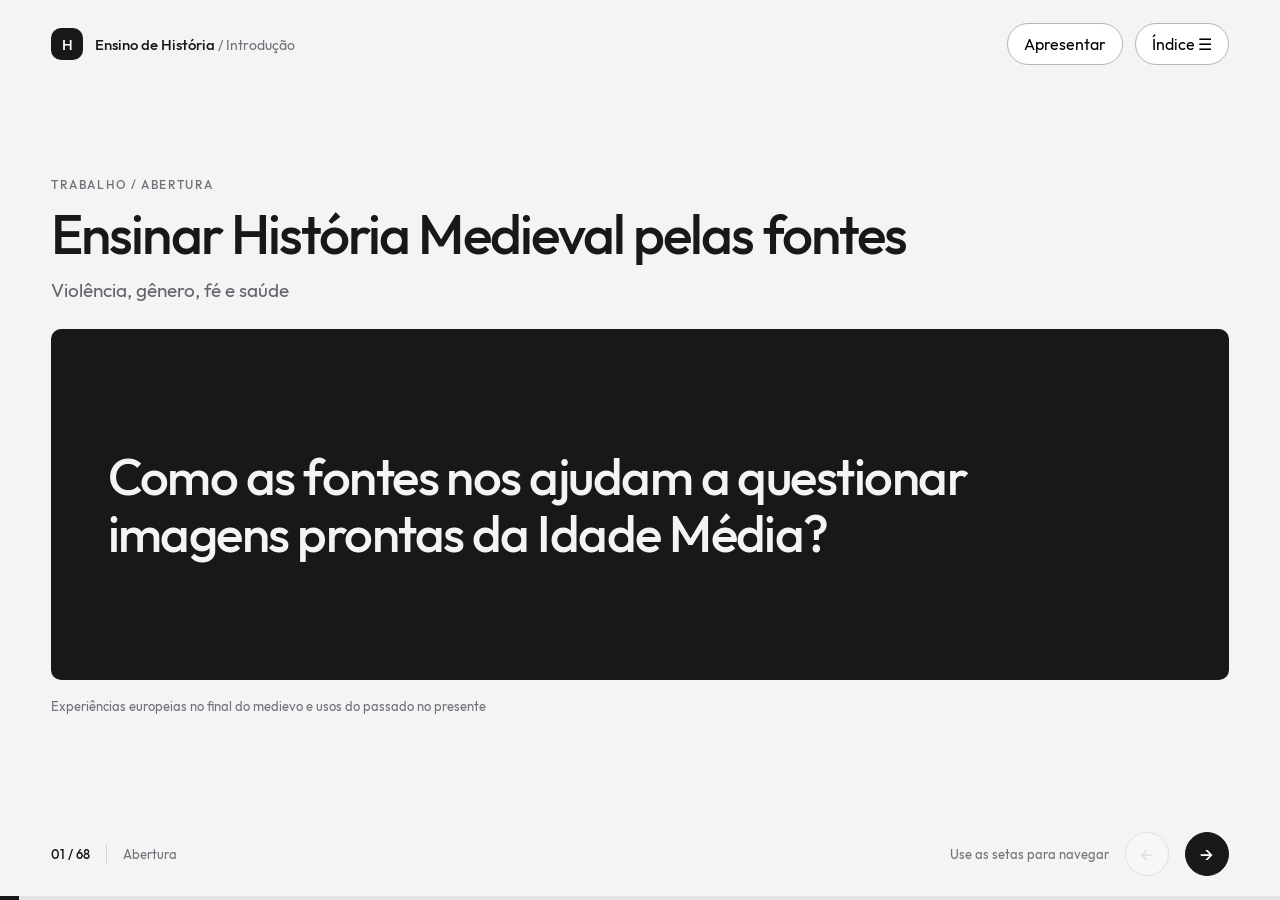
==== index.html @ db1bc924 "Publica apresentação acadêmica sobre ensino de História Medieval" ====
<!doctype html><html lang="pt-BR" data-ms-theme="flat"><head><meta charset="utf-8"><meta name="viewport" content="width=device-width,initial-scale=1"><title>Ensino de História · Violência, gênero, fé e saúde</title><link rel="stylesheet" href="assets/tokens.css"><link rel="stylesheet" href="style.css?v=6df26ebab8fa"></head><body><main class="app"><header class="topbar"><div class="brand"><span class="mark">H</span><span>Ensino de História <small>/ Trilha saúde</small></span></div><div class="topbar-actions"><button id="presentButton" aria-label="Alternar apresentação em tela cheia" aria-pressed="false">Apresentar</button><button id="indexButton">Índice ☰</button></div></header><section id="stage" class="stage" aria-live="polite"></section><footer class="controls"><div><strong id="counter"></strong><span class="sep"></span><span id="label"></span></div><div class="nav"><span id="hint">Use as setas para navegar</span><button id="prev" aria-label="Slide anterior">←</button><button id="next" aria-label="Próximo slide">→</button></div></footer><div class="progress"><span id="progress"></span></div></main><dialog id="zoom"><header><div><small>IMAGEM EM DESTAQUE</small><h2 id="zoomTitle"></h2></div><button id="closeZoom" aria-label="Fechar imagem ampliada">×</button></header><div class="zoom-image"><img id="zoomImg" alt=""></div><footer><span id="zoomCaption"></span><span>ESC ou ↓ para voltar</span></footer></dialog><dialog id="index"><header><div><small>NAVEGAÇÃO</small><h2>Índice da apresentação</h2></div><button id="closeIndex" aria-label="Fechar índice">×</button></header><div id="indexList"></div></dialog><script src="sections.js?v=252630e89059"></script><script src="app.js?v=911389b9f6d7"></script></body></html>
---- assets/tokens.css ----
/* ============================================================
   MOTHERSHIP DS — Design Tokens
   Extraído de "Agrupador de links e contatos" (valnezjr)
   Dois eixos no <html>: data-ms-theme (glass | cream | paperpen |
   flat) e data-ms-mode (base | dark). Sem atributo nenhum vale Glass
   base, o :root.
   ============================================================ */

:root {
  /* ---------- Tipografia ---------- */
  --font-family: "Outfit", sans-serif;
  /* Mono para código e dados alinhados. Maple Mono: "a" de um andar e
     formas arredondadas como a Outfit, com ligaduras. Não vem carregada:
     quem usa importa a fonte (ex.: @fontsource/maple-mono). */
  --font-mono: "Maple Mono", ui-monospace, "SF Mono", Menlo, Consolas, monospace;
  /* Fonte de títulos e display (h1–h3, Hero, StatTile, título de Card,
     Modal…). Aqui é a do corpo; existe para um tema trocar só os títulos. */
  --font-family-display: var(--font-family);
  /* Estilo do mono. O itálico do Maple Mono é cursivo, e um tema pode
     querer esse traço no código. */
  --font-mono-style: normal;
  --font-weight-regular: 400;
  --font-weight-medium: 500;
  /* Só números grandes (StatTile) e título de herói, junto com --text-display. */
  --font-weight-display: 600;

  --text-xs: 12px;
  --text-sm: 14px;   /* rodapé */
  --text-md: 16px;   /* corpo */
  --text-lg: 20px;
  --text-xl: 24px;
  --text-2xl: 32px;
  --text-display: 48px;

  --line-height-tight: 24px; /* handle do perfil */
  --line-height-base: 1.5;
  --line-height-prose: 1.6; /* texto corrido longo (Prose) */

  /* ---------- Espaçamento (escala observada na página) ---------- */
  --space-1: 4px;
  --space-2: 8px;
  --space-3: 12px;
  --space-4: 16px;
  --space-5: 24px;
  --space-6: 32px;
  --space-7: 56px;  /* margem superior do container */

  /* ---------- Raios ---------- */
  --radius-md: 10px;     /* botões, cards, container */
  --radius-pill: 50px;   /* trilho do switch, badges */
  --radius-full: 50%;    /* avatar, botões de ícone */

  /* ---------- Efeitos ---------- */
  --blur-glass: 20px;    /* glassmorphism dos botões/cards */
  --blur-soft: 4px;      /* trilho do switch */

  /* ---------- Sombras (elevação) ----------
     Escala do mais rente ao mais alto. Valores exatos de antes da
     promoção a token (estavam soltos em components.css), sem mudança
     visual. Preto fixo nos dois temas: sombra escurece o que está
     embaixo, não segue a cor do texto. */
  --shadow-xs: 0 1px 3px rgba(0, 0, 0, 0.3);       /* polegar do Toggle */
  --shadow-sm: 0 8px 32px rgba(0, 0, 0, 0.25);     /* flutuantes pequenos: toast, botão da Sidebar */
  --shadow-md: 0 12px 32px rgba(0, 0, 0, 0.25);    /* sobreposições: Listbox, Popover, DropdownMenu */
  --shadow-lg: 0 18px 44px rgba(0, 0, 0, 0.35);    /* card pressionado (Gallery) */
  --shadow-xl: 0 24px 64px rgba(0, 0, 0, 0.45);    /* Modal */
  /* Brilho de destaque (PricingCard/TestimonialCard em evidência):
     sombra na cor de marca em vez de preto. */
  --shadow-glow-accent: 0 12px 40px color-mix(in srgb, var(--color-accent) 22%, transparent);
  /* Mesma ideia como filter (fatia de pizza em hover). */
  --shadow-drop: drop-shadow(0 4px 14px rgba(0, 0, 0, 0.45));

  /* Camada por cima de todo preenchimento sólido (Button solid, página
     ativa, ícone do Alert, Checkbox marcado, badge do PricingCard,
     avatar sem foto): `background: var(--fill-solid), <cor>`. Não
     depende da cor embaixo, então um token serve a todas. none aqui;
     o Paperpen põe a hachura de caneta. */
  --fill-solid: none;

  /* ---------- Larguras de traço ---------- */
  --border-width: 1px;   /* borda padrão de superfícies, campos e divisores */
  --focus-width: 2px;    /* anel de foco (outline accent) */

  /* ---------- Opacidades ---------- */
  --opacity-disabled: 0.4;  /* controle desabilitado (Button, Input, Radio, Toggle, Tabs…) */
  --opacity-dimmed: 0.55;   /* item fora de foco, ainda legível (legenda do Grafo3D filtrando) */

  --transition-fast: 0.1s;   /* outline do switch */
  --transition-base: 0.2s;   /* deslize do switch */
  --transition-slow: 0.3s;   /* backgrounds e cores */
  --transition-spatial: 0.45s; /* câmera, gaveta de foco — algo que ocupa espaço físico entrando em cena */

  /* Easing com leve bounce (overshoot) — accordion e microinterações.
     Não serve pra tudo que "entra": um painel ou uma câmera que
     ultrapassa o alvo e volta lê como solavanco, não como charme —
     overshoot funciona em algo pequeno e rápido (botão, badge), não em
     algo grande e lento (gaveta, ponto de vista). */
  --ease-bounce: cubic-bezier(0.34, 1.56, 0.64, 1);

  /* Mesma família do --ease-bounce (mesmos x1/x2 — mesma cadência de
     partida/chegada), y1 travado em 1 em vez de 1.56: tira o overshoot
     sem trocar de família de curva. Pareia com --transition-spatial. */
  --ease-spatial: cubic-bezier(0.34, 1, 0.64, 1);

  /* O ease padrão do CSS, que as --transition-* já usavam implícito:
     mudança de cor e fundo, sem overshoot e sem família de gesto.
     Nomeado para quem traduz os tokens (o Mothership Shell) ler a curva
     em vez de supor; escrever explícito onde a curva importa. */
  --ease-default: ease;

  /* ---------- Gestos de movimento ----------
     Quatro gestos nomeados para o que entra, sai, confirma clique ou
     roda em loop. Regra: assentar ao entrar, recolher ao sair. O que já
     está em cena e só muda de forma usa o par spatial acima (D1 em
     docs/decisoes.md). */
  /* Assentar: chega, passa um pouco do ponto e assenta. Entrada de
     modal, toast, popover, janela. */
  --motion-assentar-ease: var(--ease-bounce);
  --motion-assentar-duration: 0.3s;
  /* Recolher: sai acelerando, sem overshoot — saída de qualquer coisa.
     A curva é o --ease-spatial espelhado no tempo, mesma família. */
  --motion-recolher-ease: cubic-bezier(0.36, 0, 0.66, 0);
  --motion-recolher-duration: 0.15s;
  /* Pulso: confirmação de clique, curto e com o mesmo overshoot. */
  --motion-pulso-ease: var(--ease-bounce);
  --motion-pulso-duration: 0.2s;
  /* Deriva: contínuo e linear (fundo vivo, giro de borda). Sem token de
     duração: o período depende de cada uso, e sob redução de movimento
     a deriva para em vez de encurtar. */
  --motion-deriva-ease: linear;

  /* ---------- Larguras ---------- */
  --container-max: 588px;
  --avatar-size: 112px;
  --switch-width: 64px;
  --switch-height: 24px;
  --switch-thumb: 32px;
  /* Anel de hover do polegar — compartilhado por ThemeSwitch e Switch. */
  --switch-hover-ring: 8px;

  /* Indicador "bullet"/passo — a mesma linguagem visual em dois
     componentes (bullets do Carousel, pontos do StepModal): tamanho
     normal e tamanho "ativo" (o ponto atual se alonga em pill). */
  --dot-size: 8px;
  --dot-size-active: 24px;
  /* Marcador pequeno de status/categoria — Legend (swatch) e histórico
     de alertas (dot), tamanhos coincidentes por serem a mesma ideia
     (um círculo/quadrado pequeno indicando uma cor/categoria). */
  --indicator-size: 10px;

  /* ---------- Texto/ícone sobre superfície sólida ----------
     Cores fixas (não variam por tema): usadas sempre que texto ou
     ícone precisa ficar sobre um fundo saturado o bastante pra exigir
     contraste fixo, em vez de var(--color-text) normal.

     --color-on-solid (branco) só funciona de verdade contra violet
     (4.82:1) e contra fundos não-relacionados a cor de marca (avatar
     placeholder, Carousel em modo foto — ver token block abaixo).
     Medido (WCAG, texto normal, mínimo 4.5:1): accent 2.51, highlight
     1.47, success 1.91, danger 3.21, pink 4.06, orange 2.96, gray
     3.34 — todos falham com texto branco. --color-on-highlight já
     resolvia isso pra highlight (único caso até agora); --color-on-accent
     resolve accent (Button/Pagination) e serve de fallback padrão do
     ícone do Alert (cobre também success/danger/orange/gray, que caem
     no mesmo #1a1a2e — 8.95/5.31/5.77/5.10, todos ≥4.5:1 — sem
     precisar de um token dedicado por tom, já que nenhuma regra
     referencia esses nomes hoje). --color-on-danger serve o badge do
     sino da Navbar (fundo danger fora do Alert). pink não ganhou
     token novo: o tom -500 falha nos dois sentidos (4.06 branco /
     4.20 escuro) — resolvido trocando o FUNDO do ícone pra pink-600
     (5.39 com texto branco), não a cor do texto. */
  --color-on-solid: #ffffff;      /* violet, avatar/carrossel — fundos onde branco já tem contraste real */
  --color-on-highlight: #1a1a2e;  /* exceção: highlight (amarelo) é claro demais pro branco */
  --color-on-accent: #1a1a2e;     /* exceção: accent (ciano) — 2.51:1 com branco, falha WCAG AA */
  --color-on-danger: #1a1a2e;     /* exceção: danger (vermelho) — 3.21:1 com branco, falha WCAG AA */

  /* ---------- Carousel: controles sobre foto ----------
     Modo "foto" do Carousel precisa de branco fixo, independente do
     tema — sobre uma imagem qualquer, var(--color-*) do tema não
     garante contraste. Modo "conteúdo" ignora estes tokens e usa as
     cores do tema normalmente (ver .ms-carousel--content). */
  --carousel-overlay-border: rgba(255, 255, 255, 0.5);
  --carousel-overlay-surface: rgba(255, 255, 255, 0.15);
  --carousel-overlay-surface-hover: rgba(255, 255, 255, 0.4);
  --carousel-overlay-dot: rgba(255, 255, 255, 0.45);
  --carousel-overlay-scrim: rgba(0, 0, 0, 0.55);

  /* ---------- Cores de marca (fixas nos dois temas) ----------
     accent, pink e orange são as três cores exatas do gradiente de
     assets/logo.svg (v1.5: accent e pink realinhados; orange já
     nasceu daí). accent também é a cor da pupila da logo (#00aeed,
     1 unidade de diferença — a mesma cor, arredondamento do CorelDraw). */
  --color-accent: rgb(0, 175, 239);     /* ciano — gradiente da logo, parada 0% */
  --color-highlight: rgb(255, 208, 0);  /* amarelo — ícone "flash" da página original */
  --color-success: rgb(0, 214, 143);
  --color-danger: rgb(255, 77, 109);

  /* Ampliação da paleta: violeta é decorativa (não vem da logo),
     rosa e laranja vêm do gradiente da logo, cinza é neutro de status. */
  --color-violet: rgb(111, 97, 214);
  --color-pink: rgb(237, 45, 102);
  --color-orange: rgb(242, 111, 53);
  --color-gray: rgb(139, 139, 158);

  /* Gradiente da logo como sinal de "ativo/selecionado", e só isso:
     indicador das Tabs, item atual de Navbar/Sidebar/Dock, ponto ativo
     do StepIndicator, Card selected e Switch ligado. Nenhum outro uso:
     se virar decoração, deixa de dizer "ativo". Estático, e o anel de
     foco continua sólido (--color-accent-text). A cor nunca carrega o
     estado sozinha; quem usa já tem aria-current/aria-selected/checked.
     Mesma direção do assets/logo.svg: ciano à direita, rosa em 60%,
     laranja à esquerda. Também no Checkbox/Radio marcados e, como
     exceção ao anel de foco sólido, na borda dos campos de texto
     focados (Input, Textarea, Select, Combobox). Paradas -500 no escuro e no Darker. Contraste
     sobre o fundo e o vidro (mínimo 3:1): ciano 7.52/5.79, rosa
     4.64/3.57, laranja 6.37/4.90. No Darker o vidro é o próprio fundo
     a 60%, então dá 7.52/4.64/6.37 nos dois. O claro redefine. */
  --gradient-active: linear-gradient(to left, var(--color-accent-500), var(--color-pink-500) 60%, var(--color-orange-500));
  /* O mesmo sinal como TEXTO (opção selecionada do Select/Combobox e
     item marcado do DropdownMenu), que pede 4.5:1. Também pinta o
     HeroHighlight, única exceção decorativa (D4). Paradas -400 sobre o
     vidro: 7.13/4.77/6.39 no escuro, 9.26/6.19/8.31 no Darker. */
  --gradient-active-text: linear-gradient(to left, var(--color-accent-400), var(--color-pink-400) 60%, var(--color-orange-400));
  /* O mesmo texto com o item em hover/ativo. No escuro o hover é branco a
     50% e nenhuma parada passa ali (o -400 cai para 1.0–1.5:1), então
     vira a cor do texto. Darker e claro repetem o gradiente. */
  --gradient-active-text-hover: linear-gradient(var(--color-text), var(--color-text));
  /* Fundo do item atual de Navbar/Sidebar/Dock (vidro branco + anel no
     gradiente). No escuro é o próprio vidro; o claro redefine. */
  --color-surface-selected: var(--color-surface);
  --shadow-selected: none;
  /* Borda em gradiente num elemento sem ::before (Input, Radio): use com
     border transparente. O vidro fica no padding-box; o fundo da página
     embaixo dele impede o gradiente de vazar pelo vidro translúcido. */
  --gradient-field-ring:
    linear-gradient(var(--color-field), var(--color-field)) padding-box,
    linear-gradient(var(--bg-base), var(--bg-base)) padding-box,
    var(--gradient-active) border-box;

  --color-accent-soft: rgba(0, 175, 239, 0.2);
  /* Accent como TEXTO e anel de foco (link ativo, opção selecionada,
     foco de teclado). O --color-accent é de preenchimento e borda; como
     texto ele não garante AA em todo tema — o ciano sobre o
     --color-accent-soft fica em 4.16:1 no escuro. Aqui é o -400 (5.12
     sobre o soft, 7.13 sobre o vidro). O claro redefine. */
  --color-accent-text: var(--color-accent-400);
  --color-highlight-soft: rgba(255, 208, 0, 0.2);
  --color-success-soft: rgba(0, 214, 143, 0.2);
  --color-danger-soft: rgba(255, 77, 109, 0.2);
  --color-violet-soft: rgba(111, 97, 214, 0.2);
  --color-pink-soft: rgba(237, 45, 102, 0.2);
  --color-orange-soft: rgba(242, 111, 53, 0.2);
  --color-gray-soft: rgba(139, 139, 158, 0.2);

  /* ---------- Escalas de marca (100 claro → 900 escuro; 500 = base) ---------- */
  --color-accent-100: #d9f3fd;
  --color-accent-200: #b3e7fa;
  --color-accent-300: #80d7f7;
  --color-accent-400: #40c3f3;
  --color-accent-500: #00afef;
  --color-accent-600: #0095cb;
  --color-accent-700: #007aa7;
  --color-accent-800: #006083;
  --color-accent-900: #004660;

  --color-highlight-100: #fff8d9;
  --color-highlight-200: #fff1b2;
  --color-highlight-300: #ffe880;
  --color-highlight-400: #ffdc40;
  --color-highlight-500: #ffd000;
  --color-highlight-600: #d9b100;
  --color-highlight-700: #b29200;
  --color-highlight-800: #8c7200;
  --color-highlight-900: #665300;

  --color-success-100: #d9f9ee;
  --color-success-200: #b2f3dd;
  --color-success-300: #80eac7;
  --color-success-400: #40e0ab;
  --color-success-500: #00d68f;
  --color-success-600: #00b67a;
  --color-success-700: #009664;
  --color-success-800: #00764f;
  --color-success-900: #005639;

  --color-danger-100: #ffe4e9;
  --color-danger-200: #ffcad3;
  --color-danger-300: #ffa6b6;
  --color-danger-400: #ff7a92;
  --color-danger-500: #ff4d6d;
  --color-danger-600: #d9415d;
  --color-danger-700: #b2364c;
  --color-danger-800: #8c2a3c;
  --color-danger-900: #661f2c;

  --color-violet-100: #e9e7f9;
  --color-violet-200: #d4d0f3;
  --color-violet-300: #b7b0ea;
  --color-violet-400: #9388e0;
  --color-violet-500: #6f61d6;
  --color-violet-600: #5e52b6;
  --color-violet-700: #4e4496;
  --color-violet-800: #3d3576;
  --color-violet-900: #2c2756;

  --color-pink-100: #fce0e8;
  --color-pink-200: #fac0d1;
  --color-pink-300: #f696b3;
  --color-pink-400: #f2628c;
  --color-pink-500: #ed2d66;
  --color-pink-600: #c92657;
  --color-pink-700: #a61f47;
  --color-pink-800: #821938;
  --color-pink-900: #5f1229;

  --color-orange-100: #fde9e1;
  --color-orange-200: #fbd4c2;
  --color-orange-300: #f8b79a;
  --color-orange-400: #f59368;
  --color-orange-500: #f26f35;
  --color-orange-600: #ce5e2d;
  --color-orange-700: #a94e25;
  --color-orange-800: #853d1d;
  --color-orange-900: #612c15;

  --color-gray-100: #eeeef0;
  --color-gray-200: #dcdce2;
  --color-gray-300: #c5c5ce;
  --color-gray-400: #a8a8b6;
  --color-gray-500: #8b8b9e;
  --color-gray-600: #767686;
  --color-gray-700: #61616f;
  --color-gray-800: #4c4c57;
  --color-gray-900: #38383f;

  /* ---------- Cores de dados (gráficos) ----------
     Categóricas em ORDEM FIXA (1 ciano · 2 ouro · 3 violeta · 4 magenta),
     validadas por modo contra daltonismo (ΔE CVD ≥ 8), visão normal
     (ΔE ≥ 15) e contraste ≥ 3:1 com o fundo. Nunca cicle nem reordene;
     success/danger ficam reservadas p/ status.

     Passos próprios, independentes das cores de marca acima: nasceram
     de accent/violet/pink (dark) antes do realinhamento de v1.5 com
     assets/logo.svg, mas já validados nesses valores — mudar a marca
     não invalida o gráfico, então não seguem accent/pink automaticamente. */
  --chart-1: #0096c8;
  --chart-2: #b29200;
  --chart-3: #6f61d6;
  --chart-4: #d4708f;
  --chart-grid: rgba(255, 255, 255, 0.14);

  /* ---------- Cores — TEMA ESCURO (padrão) ---------- */
  --color-text: #ffffff;
  --color-text-muted: rgba(255, 255, 255, 0.7);
  --color-border: rgba(255, 255, 255, 0.5);
  --color-border-strong: #ffffff;
  /* Contorno de superfície (Card, StatTile, tabela, Accordion, Navbar,
     Sidebar, Dock…). É o --color-border em todo tema; o Flat separa
     superfície do fundo só por tom e põe transparent. Controles,
     campos e sobreposições (Modal, Popover, listas) seguem no
     --color-border. */
  --color-border-surface: var(--color-border);
  --color-surface: rgba(255, 255, 255, 0.1);
  /* Fundo dos campos (Input, Textarea, gatilho do Select, Checkbox, Radio). É a
     superfície; o Flat usa o fundo da página, porque campo da cor do
     card some dentro dele. */
  --color-field: var(--color-surface);
  --color-surface-hover: rgba(255, 255, 255, 0.5);
  --color-thumb: #ffffff;

  /* ---------- Fundo (recriação em CSS dos assets/bg-*.jpg) ----------
     O fundo é composto por uma cor base + 4 "glows" (manchas de luz).
     Cada glow tem um token de COR (--bg-glow-N) e um de POSIÇÃO
     (--bg-glow-N-pos) — troque a cor, mova a posição, ou anime via JS
     (ex.: scripts/glow-reactive.js aplica um parallax sutil que
     reage ao movimento do mouse, mantendo cada glow no lugar). */
  --bg-base: #111114;
  --bg-glow-1: color-mix(in srgb, var(--color-accent-600) 55%, transparent);  /* ciano — canto superior direito, eco da pupila da logo */
  --bg-glow-2: color-mix(in srgb, var(--color-pink-700) 50%, transparent);    /* magenta — centro-direita, parada 60% do gradiente */
  --bg-glow-3: color-mix(in srgb, var(--color-accent-800) 60%, transparent); /* ciano profundo — borda esquerda */
  --bg-glow-4: color-mix(in srgb, var(--color-orange-700) 50%, transparent); /* laranja — canto inferior esquerdo, parada 100% do gradiente */

  --bg-glow-1-pos: 102% -2%;
  --bg-glow-2-pos: 72% 15%;
  --bg-glow-3-pos: -4% 48%;
  --bg-glow-4-pos: -4% 104%;

  /* Tamanho de cada glow (largura altura da elipse) — também animável:
     scripts/glow-reactive.js pulsa esses valores pra dar a "respiração"
     de lava lamp. */
  --bg-glow-1-size: 45% 42%;
  --bg-glow-2-size: 58% 50%;
  --bg-glow-3-size: 38% 46%;
  --bg-glow-4-size: 46% 46%;

  /* Textura por cima dos glows (papel, grão): primeira camada do
     --bg-page, então aceita gradiente ou url(); none é nenhuma. */
  --bg-texture: none;

  /* A composição é definida uma única vez: os temas trocam apenas
     os tokens de cor/posição acima. */
  --bg-page:
    var(--bg-texture),
    radial-gradient(ellipse var(--bg-glow-1-size) at var(--bg-glow-1-pos), var(--bg-glow-1), transparent 78%),
    radial-gradient(ellipse var(--bg-glow-2-size) at var(--bg-glow-2-pos), var(--bg-glow-2), transparent 82%),
    radial-gradient(ellipse var(--bg-glow-3-size) at var(--bg-glow-3-pos), var(--bg-glow-3), transparent 80%),
    radial-gradient(ellipse var(--bg-glow-4-size) at var(--bg-glow-4-pos), var(--bg-glow-4), transparent 80%);

  /* Ícone do switch (lua vazada) — SVG embutido. Os outros estados
     ficam em "Ícone do ThemeSwitch", depois dos temas. */
  --icon-switch: url("data:image/svg+xml,%3Csvg xmlns='http://www.w3.org/2000/svg' width='16' height='16' viewBox='0 0 24 24' fill='none' stroke='%231a1a2e' stroke-width='2' stroke-linecap='round' stroke-linejoin='round'%3E%3Cpath d='M21 12.8A9 9 0 1 1 11.2 3 7 7 0 0 0 21 12.8z'/%3E%3C/svg%3E");

  /* Chevron do Select — cor fixa no SVG (data URI não herda var()), uma versão por tema */
  --icon-select: url("data:image/svg+xml,%3Csvg xmlns='http://www.w3.org/2000/svg' width='16' height='16' viewBox='0 0 24 24' fill='none' stroke='%23ffffff' stroke-width='2' stroke-linecap='round' stroke-linejoin='round'%3E%3Cpath d='M6 9l6 6 6-6'/%3E%3C/svg%3E");
}

/* Tokens do material F do Mothership Aerobubble (identificador técnico glass). */
:root:is([data-ms-theme="glass"], :not([data-ms-theme])) {
  /* Cantos mais arredondados reforçam a identidade Aerobubble. */
  --radius-md: 32px;
  --glass-f-face: linear-gradient(135deg, rgba(255,255,255,.12), rgba(255,255,255,.02) 42%, rgba(180,226,255,.07));
  --glass-f-overlay: linear-gradient(135deg, rgba(255,255,255,.12), rgba(255,255,255,.02) 42%, rgba(180,226,255,.07)), rgba(16,24,38,.38);
  --glass-f-edge: rgba(255,255,255,.8);
  --glass-f-text-on-light: #26323a;
  --glass-f-sheen: linear-gradient(180deg, rgba(255,255,255,.35), rgba(255,255,255,.04) 45%, rgba(13,44,65,.20));
  --glass-f-blur: 8px;
  --glass-f-ring-shine: drop-shadow(0 1px 2px rgba(255,255,255,.25));
  --glass-f-svg-highlight: rgba(255,255,255,.72);
  --glass-f-svg-edge: rgba(255,255,255,.48);
  --glass-f-ring-rim: rgba(255,255,255,.22);
  --glass-f-svg-stroke: 2px;
  --glass-f-ring-transition: .8s;
  --glass-f-inset: inset 0 2px 2px rgba(255,255,255,.9), inset 2px 0 3px rgba(255,255,255,.4), inset 0 -1px 0 rgba(235,251,255,.5), inset 0 -3px 2px rgba(127,210,235,.24), inset 0 -5px 4px rgba(22,69,99,.15);
  /* Relevo mais fino para acompanhar a ponta arredondada da barra. */
  --glass-f-meter-inset: inset 0 0 0 1px rgba(235,251,255,.32), inset -1px 1px 2px rgba(255,255,255,.55), inset 0 -1px 2px rgba(13,44,65,.28);
  --glass-f-shadow: var(--glass-f-inset), 0 18px 28px rgba(0,0,0,.34);
}

/* ---------- Glass escuro (o antigo Darker) ----------
   Mesma base, glows, texto e bordas do Glass base, mas o vidro é escuro
   (o fundo da página a 60%) em vez de claro. Lê como uma camada de
   fumaça sobre os glows, não como um véu branco: mais baixo contraste de
   luz, para uso noturno. Nasceu no rice do desktop do autor, onde virou
   o tema da noite. Sem data-ms-theme, o tema é Glass. */
[data-ms-mode="dark"]:is([data-ms-theme="glass"], :not([data-ms-theme])) {
  --gradient-active-text-hover: var(--gradient-active-text);
  --color-surface: color-mix(in srgb, var(--bg-base) 60%, transparent);
  /* Hover sutil: o branco a 50% do escuro padrão acende demais sobre o
     vidro escuro. */
  --color-surface-hover: rgba(255, 255, 255, 0.15);
}

/* O modo escuro aplica um véu ao material F. */
:root[data-ms-mode="dark"]:is([data-ms-theme="glass"], :not([data-ms-theme])) {
  --glass-f-face: linear-gradient(135deg, rgba(255,255,255,.12), rgba(255,255,255,.02) 42%, rgba(180,226,255,.07)), rgba(17,17,20,.38);
  --glass-f-overlay: linear-gradient(135deg, rgba(255,255,255,.12), rgba(255,255,255,.02) 42%, rgba(180,226,255,.07)), rgba(17,17,20,.62);
}

/* Redução de movimento: os gestos com duração encolhem até quase zero,
   então quem usa os tokens já respeita a preferência sem media query
   própria. A deriva não tem duração para encolher — quem a usa pausa a
   animação na sua própria regra. Um tema que redefinir essas durações
   precisa repetir este bloco, senão anula o 0.01s. Nenhum tema
   redefine hoje, então o :root vale para todos. */
@media (prefers-reduced-motion: reduce) {
  :root {
    --motion-assentar-duration: 0.01s;
    --motion-recolher-duration: 0.01s;
    --motion-pulso-duration: 0.01s;
  }
}

/* ---------- Cream base (o antigo claro) ----------
   Seletor de um atributo só: vale também para o Cream escuro, que
   herda daqui o que não redefinir. */
[data-ms-theme="cream"] {
  transition: var(--transition-slow);

  /* Cores de dados do tema claro — mesmos matizes, passos próprios,
     validados contra superfície branca */
  --chart-1: #008eb9;
  --chart-2: #9c8100;
  --chart-3: #6f52b8;
  --chart-4: #c2537f;
  --chart-grid: rgba(0, 0, 0, 0.12);

  /* Off-white quente (v1.8): o branco puro com texto preto (21:1)
     estourava em telas grandes. Fundo creme, vidro marfim e texto
     marrom quase preto (13.6:1 sobre o vidro) — o contraste cai, mas
     segue muito acima de AA. */
  --color-text: #26201a;
  --color-text-muted: rgba(38, 32, 26, 0.7);
  --color-border: rgba(38, 32, 26, 0.55); /* 3.45:1 sobre o fundo — mínimo de 3:1 para bordas de controle */
  --color-border-strong: #26201a;
  /* Vidro esbranquiçado, não escurecido: sobre os glows saturados do
     fundo claro, um véu preto sujava a superfície pra um cinza/roxo
     turvo que reduzia o contraste do texto escuro. Um véu branco
     "lava" a cor por baixo pro efeito de vidro fosco de verdade.
     O hover continua escurecendo (véu preto): sobre uma base já
     branca, um hover também branco não dava pra perceber — o
     escurecido é o que sinaliza "isto está sob o mouse" de verdade. */
  --color-surface: rgba(245, 240, 230, 0.6);
  --color-surface-hover: rgba(0, 0, 0, 0.15);
  --color-thumb: #f5f0e6;

  /* Accent do claro: um laranja lavado (o orange da logo com menos
     saturação, matiz damasco) no lugar do ciano. O ciano é frio e claro
     demais sobre o creme (2.1:1 sobre o vidro, frio contra o fundo
     quente); o laranja combina com ele e continua dentro do degradê da
     logo. Como preenchimento passa com o --color-on-accent (7.0:1).
     Como texto/foco fica ~2:1; para isso existe o --color-accent-text. É a única cor de marca
     que muda com o tema; as escalas --color-accent-* seguem ciano. */
  --color-accent: #e19460;
  --color-accent-soft: rgba(225, 148, 96, 0.22);
  /* O mesmo laranja escurecido até AA: 5.32 sobre o vidro, 5.00 sobre
     o fundo, 4.58 sobre o --color-accent-soft. Só para texto e foco —
     escuro assim o laranja fica terroso, então não serve de preenchimento. */
  --color-accent-text: #984a16;

  /* Paradas escurecidas até 3:1 sobre o creme e o vidro marfim: ciano
     -700 3.83/4.08 (o -600 fica em 2.70), rosa -600 4.26/4.54,
     laranja -600 3.16/3.36. */
  --gradient-active: linear-gradient(to left, var(--color-accent-700), var(--color-pink-600) 60%, var(--color-orange-600));
  /* Texto: -800 nas três, 5.90/8.25/6.60 sobre o vidro (4.20/5.87/4.70
     com o hover escurecendo). */
  --gradient-active-text: linear-gradient(to left, var(--color-accent-800), var(--color-pink-800) 60%, var(--color-orange-800));
  --gradient-active-text-hover: var(--gradient-active-text);
  /* Vidro marfim sobre o painel de vidro marfim sumia: o item atual fica
     quase opaco e um pouco mais claro que o painel, com sombra leve. */
  --color-surface-selected: rgba(255, 253, 248, 0.9);
  --shadow-selected: var(--shadow-xs);

  --bg-base: #ebe4d8;
  --bg-glow-1: color-mix(in srgb, var(--color-accent-200) 65%, transparent);  /* ciano claro — canto superior direito */
  --bg-glow-2: color-mix(in srgb, var(--color-pink-200) 60%, transparent);    /* rosa — centro-direita */
  --bg-glow-3: color-mix(in srgb, var(--color-accent-300) 60%, transparent);  /* ciano — borda esquerda */
  --bg-glow-4: color-mix(in srgb, var(--color-orange-200) 60%, transparent);  /* laranja claro — canto inferior esquerdo */

  /* Chevron do Select no tema claro — mesmo traço, cor escura */
  --icon-select: url("data:image/svg+xml,%3Csvg xmlns='http://www.w3.org/2000/svg' width='16' height='16' viewBox='0 0 24 24' fill='none' stroke='%2326201a' stroke-width='2' stroke-linecap='round' stroke-linejoin='round'%3E%3Cpath d='M6 9l6 6 6-6'/%3E%3C/svg%3E");
}

/* ---------- Cream escuro (D10, revisão de 2026-10-24) ----------
   Paleta do e-ink do Paperpen com o que é do Cream: papel âmbar fosco
   e tinta quase preta, mas com vidro, glows quentes, accent laranja
   lavado e o gradiente da logo como ativo. "Escuro" aqui é baixar a
   luz, não inverter: texto escuro sobre fundo meio-tom. Herda do Cream
   base o accent, o --color-accent-soft e a transição. Como o papel é
   meio-tom, accent como texto, ativo, danger, success e gráficos descem
   de um a três passos. Contrastes sobre o papel e sobre o vidro já
   composto nele. */
[data-ms-theme="cream"][data-ms-mode="dark"] {
  /* Mesma ordem de matiz, dois passos abaixo do Cream base. Sobre papel
     e vidro: 3.62/4.66, 3.88/4.99, 4.20/5.40, 3.74/4.81. ΔE mínimo 41.1
     na visão normal, 22.1/16.4/18.6 em protan/deutan/tritan. */
  --chart-1: var(--color-accent-800);
  --chart-2: var(--color-highlight-900);
  --chart-3: var(--color-violet-700);
  --chart-4: var(--color-pink-700);
  --chart-grid: rgba(31, 28, 24, 0.14);

  --color-text: #1f1c18;                         /* 8.79 sobre o papel, 11.30 sobre o vidro */
  --color-text-muted: rgba(31, 28, 24, 0.78);    /* 6.43 sobre o vidro */
  --color-border: rgba(31, 28, 24, 0.6);         /* 3.48 sobre o papel */
  --color-border-strong: var(--color-text);
  --color-surface: rgba(236, 226, 206, 0.6);
  --color-surface-hover: rgba(0, 0, 0, 0.1);
  /* Como no Cream base: o item atual fica quase opaco, um pouco mais
     claro que o painel, com sombra leve. */
  --color-surface-selected: rgba(242, 235, 221, 0.9);
  --shadow-selected: var(--shadow-xs);
  --color-thumb: #f2ebdd;

  /* Texto e foco: 5.08 sobre o papel, 6.52 sobre o vidro (5.25 no hover). */
  --color-accent-text: #6e330e;
  --color-on-accent: #1e1712; /* 7.25 sobre o --color-accent */
  /* Os de marca somem no papel (success 1.01). Como texto: danger -900
     e success -900, 4.55/5.85 no success; danger acima. */
  --color-danger: var(--color-danger-900);
  --color-success: var(--color-success-900);
  /* Escuros assim, o preenchimento pede texto branco: 11.68 no danger
     (badge do sino), 8.79 no success; o ícone do Alert em success/danger
     tem regra própria. */
  --color-on-danger: var(--color-on-solid);

  /* Anel: -800/-700/-800, 3.62/3.74/4.05 sobre o papel. Texto:
     -900/-800/-900, mínimo 5.07 sobre o papel e 5.24 no hover. */
  --gradient-active: linear-gradient(to left, var(--color-accent-800), var(--color-pink-700) 60%, var(--color-orange-800));
  --gradient-active-text: linear-gradient(to left, var(--color-accent-900), var(--color-pink-800) 60%, var(--color-orange-900));
  --gradient-active-text-hover: var(--gradient-active-text);

  --bg-base: #c9b998;
  --bg-glow-1: color-mix(in srgb, var(--color-orange-300) 38%, transparent);
  --bg-glow-2: color-mix(in srgb, var(--color-pink-300) 32%, transparent);
  --bg-glow-3: color-mix(in srgb, var(--color-accent-300) 22%, transparent);
  --bg-glow-4: color-mix(in srgb, var(--color-orange-200) 40%, transparent);

  --icon-select: url("data:image/svg+xml,%3Csvg xmlns='http://www.w3.org/2000/svg' width='16' height='16' viewBox='0 0 24 24' fill='none' stroke='%231f1c18' stroke-width='2' stroke-linecap='round' stroke-linejoin='round'%3E%3Cpath d='M6 9l6 6 6-6'/%3E%3C/svg%3E");
}

/* ---------- Paperpen base (D11) ----------
   Papel quadriculado sobre glows em aquarela, caneta esferográfica
   azul, sem vidro: desfoque e sombras zerados, contorno mais grosso.
   Seletor de um atributo só: o escuro herda daqui o que não redefinir
   (fontes, contorno, desfoque, sombras, hachura). Contrastes medidos
   sobre o papel e sobre a superfície já composta nele (a superfície é
   papel a 88%, então quase não muda: os glows são pastéis lavados).

   As fontes não vêm carregadas, como a Outfit: quem usa o tema importa
   Patrick Hand e Homemade Apple (Google Fonts). Uma página que não
   aplica o tema não usa as famílias, e o navegador não baixa o arquivo
   de fonte que nenhum texto usa. */
[data-ms-theme="paperpen"] {
  /* Patrick Hand foi a única manuscrita confortável em 14px, em tabela
     e campo. Títulos e display em cursiva. Terminal em Maple Mono
     itálico, que já é cursivo. */
  --font-family: "Patrick Hand", "Comic Sans MS", cursive;
  --font-family-display: "Homemade Apple", "Patrick Hand", cursive;
  --font-mono-style: italic;
  /* A Patrick Hand tem o "x" da Outfit (0.47 × 0.48 do tamanho), mas é
     ~22% mais estreita e lê menor: corpo, campos e tabelas a 112,5%. Do
     --text-lg para cima são títulos em Homemade Apple, que já é larga. */
  --text-xs: calc(12px * 1.125);
  --text-sm: calc(14px * 1.125);
  --text-md: calc(16px * 1.125);

  /* Contorno meio-termo: cantos levemente irregulares, como traço de mão. */
  --radius-md: 48px 10px 40px 10px / 10px 40px 10px 48px;

  /* Sem vidro: contorno no lugar de desfoque e sombra. */
  --blur-glass: 0px;
  --blur-soft: 0px;
  --border-width: 1.5px;
  --shadow-xs: none;
  --shadow-sm: none;
  --shadow-md: none;
  --shadow-lg: none;
  --shadow-xl: none;
  --shadow-selected: none;
  --shadow-glow-accent: none;
  --shadow-drop: drop-shadow(0 0 0 transparent);

  /* Hachura de caneta: linhas de 2px na cor cheia e, entre elas, papel
     a 18% por cima da cor, que dá a base aguada (cor a 82%). O texto
     claro sobre ela passa pela base, a parte mais fraca (ver on-*). */
  --fill-solid: repeating-linear-gradient(-55deg, transparent 0 2px, color-mix(in srgb, var(--bg-base) 18%, transparent) 2px 5px);

  --paper-line: rgba(28, 63, 148, 0.13); /* quadriculado, na tinta da caneta */
  /* Granulação (feTurbulence, sem imagem externa) e quadriculado de
     24px. O .ms-page repete as camadas: a granulação é um ladrilho. */
  --bg-texture:
    url("data:image/svg+xml,%3Csvg xmlns='http://www.w3.org/2000/svg' width='240' height='240'%3E%3Cfilter id='n'%3E%3CfeTurbulence type='fractalNoise' baseFrequency='0.85' numOctaves='3' stitchTiles='stitch'/%3E%3CfeColorMatrix values='0 0 0 0 0.45 0 0 0 0 0.4 0 0 0 0 0.3 0 0 0 0.09 0'/%3E%3C/filter%3E%3Crect width='100%25' height='100%25' filter='url(%23n)'/%3E%3C/svg%3E"),
    repeating-linear-gradient(transparent 0 23px, var(--paper-line) 23px 24px),
    repeating-linear-gradient(90deg, transparent 0 23px, var(--paper-line) 23px 24px);

  --bg-base: #f7f3ea;
  --bg-glow-1: color-mix(in srgb, var(--color-accent-200) 35%, transparent);
  --bg-glow-2: color-mix(in srgb, var(--color-pink-200) 30%, transparent);
  --bg-glow-3: color-mix(in srgb, var(--color-accent-300) 25%, transparent);
  --bg-glow-4: color-mix(in srgb, var(--color-orange-200) 30%, transparent);

  --color-text: #1c3f94;                         /* 8.67 sobre o papel, 9.06 sobre a superfície */
  --color-text-muted: rgba(28, 63, 148, 0.8);    /* 5.42 sobre a superfície */
  --color-border: rgba(28, 63, 148, 0.75);       /* 4.64 sobre o papel */
  --color-border-strong: var(--color-text);
  --color-surface: rgba(251, 249, 243, 0.88);
  --color-surface-hover: rgba(28, 63, 148, 0.08); /* texto 7.93 */
  --color-surface-selected: rgba(251, 249, 243, 0.95);
  --color-thumb: var(--bg-base);

  /* O accent é a própria caneta: preenchimento, texto e foco (8.67). */
  --color-accent: var(--color-text);
  --color-accent-soft: rgba(28, 63, 148, 0.12);
  --color-accent-text: var(--color-text);
  /* Papel sobre a hachura: 5.54 na base da caneta (8.67 nas linhas). */
  --color-on-accent: var(--bg-base);
  --color-on-solid: var(--bg-base);
  /* Caneta vermelha: 5.08/5.31 como texto. Papel sobre ela, cheia
     (badge do sino), 5.08; sobre a hachura, só ícone, 3.95. */
  --color-danger: #c62828;
  --color-danger-soft: rgba(198, 40, 40, 0.12);
  --color-on-danger: var(--bg-base);
  --color-success: #2e7d32;                      /* 4.84 como texto (delta do StatTile) */
  --color-success-soft: rgba(46, 125, 50, 0.12);
  --color-highlight: #f2d400;
  --color-highlight-soft: rgba(255, 230, 0, 0.45);
  /* Ícone do Alert em papel sobre a hachura pede 3:1: laranja e cinza
     de marca ficam em 2.26/2.39, o -700 dá 3.62/3.76. Violeta (3.22) e
     rosa -600 (3.82) passam como estão. */
  --color-orange: var(--color-orange-700);
  --color-gray: var(--color-gray-700);

  /* Os do Cream base: mesma ordem de matiz, papel parecido. Sobre papel
     e superfície: 3.40/3.56, 3.41/3.57, 5.30/5.55, 3.92/4.10. ΔE mínimo
     50 na visão normal, 19.7/18.8/33.9 em protan/deutan/tritan. */
  --chart-1: #008eb9;
  --chart-2: #9c8100;
  --chart-3: #6f52b8;
  --chart-4: #c2537f;
  --chart-grid: rgba(28, 63, 148, 0.15);

  /* Ativo em caneta vermelha, anel e texto: 5.08/5.31 (o hover escurece
     a superfície até 4.65). */
  --gradient-active: linear-gradient(var(--color-danger), var(--color-danger));
  --gradient-active-text: var(--gradient-active);
  --gradient-active-text-hover: var(--gradient-active);

  --icon-select: url("data:image/svg+xml,%3Csvg xmlns='http://www.w3.org/2000/svg' width='16' height='16' viewBox='0 0 24 24' fill='none' stroke='%231c3f94' stroke-width='2' stroke-linecap='round' stroke-linejoin='round'%3E%3Cpath d='M6 9l6 6 6-6'/%3E%3C/svg%3E");
}

/* ---------- Paperpen escuro (D11, revisão de 2026-10-24) ----------
   Caderno de papel azul escuro, na linha da caneta do base: papel tinta
   azul, texto em off-white frio, quadriculado claro e glows em aquarela
   escurecidos. As cores ficam, clareadas para o fundo escuro: caneta
   azul clara, ativo em caneta vermelha, estados e gráficos. Contrastes
   sobre o papel e sobre a superfície (papel 94% + branco). */
[data-ms-theme="paperpen"][data-ms-mode="dark"] {
  --paper-line: rgba(232, 237, 245, 0.08);

  --bg-base: #1a2b5a;
  --bg-glow-1: color-mix(in srgb, var(--color-accent-800) 35%, transparent);
  --bg-glow-2: color-mix(in srgb, var(--color-pink-900) 35%, transparent);
  --bg-glow-3: color-mix(in srgb, var(--color-accent-900) 35%, transparent);
  --bg-glow-4: color-mix(in srgb, var(--color-orange-900) 35%, transparent);

  --color-text: #e8edf5;                         /* 11.62 sobre o papel, 9.75 sobre a superfície */
  --color-text-muted: rgba(232, 237, 245, 0.75); /* 6.26 sobre a superfície */
  --color-border: rgba(232, 237, 245, 0.5);      /* 4.06 sobre o papel */
  --color-surface: color-mix(in srgb, var(--bg-base) 94%, white);
  --color-surface-hover: rgba(232, 237, 245, 0.08); /* texto 7.85 */
  --color-surface-selected: color-mix(in srgb, var(--bg-base) 88%, white);

  /* Caneta azul clara: 7.01/5.88 como texto e foco (4.73 no hover).
     Papel sobre a hachura dela: 5.24 na base. */
  --color-accent: #9fb8ff;
  --color-accent-soft: rgba(159, 184, 255, 0.16);
  --color-accent-text: var(--color-accent);

  /* Caneta vermelha clara: 6.02 como texto e 4.85 no hover (item perigoso
     do DropdownMenu); papel sobre ela, 7.18 cheia e 5.29 na hachura. */
  --color-danger: #ffa49b;
  --color-danger-soft: rgba(255, 164, 155, 0.16);
  --color-success: #81c784;                      /* 5.69 como texto; ícone na hachura 5.06 */
  --color-success-soft: rgba(129, 199, 132, 0.16);
  --color-highlight: #ffd54f;
  --color-highlight-soft: rgba(255, 213, 79, 0.2);
  --color-on-highlight: var(--bg-base);          /* 6.96 na hachura */
  /* -400 de marca, papel sobre a hachura acima de 3:1: violeta 3.49,
     rosa 3.43, laranja 4.49, cinza 4.41. */
  --color-violet: var(--color-violet-400);
  --color-pink: var(--color-pink-400);
  --color-orange: var(--color-orange-400);
  --color-gray: var(--color-gray-400);
  --color-violet-soft: rgba(147, 136, 224, 0.18);
  --color-pink-soft: rgba(242, 98, 140, 0.18);
  --color-orange-soft: rgba(245, 147, 104, 0.18);
  --color-gray-soft: rgba(168, 168, 182, 0.18);

  /* Os do Cream escuro antigo, um passo acima do Glass. Sobre papel e
     superfície: 6.71/5.63, 6.66/5.59, 4.45/3.73, 4.49/3.76. ΔE mínimo
     47 na visão normal, 21.9/12.6/38.7 em protan/deutan/tritan. */
  --chart-1: var(--color-accent-400);
  --chart-2: var(--color-highlight-600);
  --chart-3: var(--color-violet-400);
  --chart-4: var(--color-pink-400);
  --chart-grid: rgba(232, 237, 245, 0.14);

  /* Ativo no mesmo vermelho: anel 7.18/6.02. Como texto no hover cai
     para 4.85 e vira a cor do texto (7.85), como no Glass base. */
  --gradient-active: linear-gradient(var(--color-danger), var(--color-danger));
  --gradient-active-text: var(--gradient-active);
  --gradient-active-text-hover: linear-gradient(var(--color-text), var(--color-text));

  --icon-select: url("data:image/svg+xml,%3Csvg xmlns='http://www.w3.org/2000/svg' width='16' height='16' viewBox='0 0 24 24' fill='none' stroke='%23e8edf5' stroke-width='2' stroke-linecap='round' stroke-linejoin='round'%3E%3Cpath d='M6 9l6 6 6-6'/%3E%3C/svg%3E");
}

/* ---------- Flat base (D12) ----------
   Neutro e plano: cinzas zinco, superfície opaca, sem vidro nem
   sombra, glows bem sutis. A marca só no sinal de ativo e nos estados;
   o accent é tinta (preto no base, branco no escuro). Superfície
   separada do fundo só por tom, um passo acima, sem contorno; campos e
   controles mantêm a borda de 3:1. Seletor de um atributo só: o escuro
   herda daqui o desfoque, as sombras e a separação. */
[data-ms-theme="flat"] {
  --blur-glass: 0px;
  --blur-soft: 0px;
  --shadow-xs: none;
  --shadow-sm: none;
  --shadow-md: none;
  --shadow-lg: none;
  --shadow-xl: none;
  --shadow-selected: none;
  --shadow-glow-accent: none;
  --shadow-drop: drop-shadow(0 0 0 transparent);

  --color-border-surface: transparent;
  --color-field: var(--bg-base);

  --bg-base: #f4f4f5;
  --bg-glow-1: color-mix(in srgb, var(--color-accent-200) 22%, transparent);
  --bg-glow-2: color-mix(in srgb, var(--color-pink-200) 16%, transparent);
  --bg-glow-3: color-mix(in srgb, var(--color-accent-300) 14%, transparent);
  --bg-glow-4: color-mix(in srgb, var(--color-orange-200) 18%, transparent);

  --color-text: #18181b;                         /* 16.12 sobre o fundo, 17.72 sobre a superfície */
  --color-text-muted: rgba(24, 24, 27, 0.68);    /* 6.09 sobre a superfície, 5.85 sobre o fundo */
  --color-border: rgba(24, 24, 27, 0.48);        /* 3.12 sobre o fundo, 3.18 sobre a superfície */
  --color-border-strong: var(--color-text);
  --color-surface: #ffffff;                      /* 1.10 contra o fundo: a separação é o tom */
  --color-surface-hover: rgba(24, 24, 27, 0.06); /* texto 15.71 */
  /* O item atual é a própria superfície: quem marca é o anel. */
  --color-surface-selected: #ffffff;
  --color-thumb: #ffffff;

  /* Accent é a tinta: preenchimento, texto e foco. */
  --color-accent: #18181b;
  --color-accent-soft: rgba(24, 24, 27, 0.08);
  --color-accent-text: var(--color-accent);
  --color-on-accent: #fafafa;                    /* 16.97 sobre o accent */
  /* danger e success ficam os de marca, como no Cream base: danger 3.21
     sobre a superfície, success 1.91 (só como texto falham AA). */

  /* Os do Cream base. Sobre fundo e superfície: 3.43/3.77, 3.44/3.78,
     5.34/5.87, 3.95/4.34. */
  --chart-1: #008eb9;
  --chart-2: #9c8100;
  --chart-3: #6f52b8;
  --chart-4: #c2537f;
  --chart-grid: rgba(24, 24, 27, 0.12);

  /* Paradas do Cream base. Anel sobre fundo e superfície: ciano -700
     4.40/4.84, rosa -600 4.90/5.39, laranja -600 3.63/3.99. Texto -800:
     7.00/9.79/7.83 sobre a superfície, 6.20/8.68/6.94 no hover. */
  --gradient-active: linear-gradient(to left, var(--color-accent-700), var(--color-pink-600) 60%, var(--color-orange-600));
  --gradient-active-text: linear-gradient(to left, var(--color-accent-800), var(--color-pink-800) 60%, var(--color-orange-800));
  --gradient-active-text-hover: var(--gradient-active-text);

  --icon-select: url("data:image/svg+xml,%3Csvg xmlns='http://www.w3.org/2000/svg' width='16' height='16' viewBox='0 0 24 24' fill='none' stroke='%2318181b' stroke-width='2' stroke-linecap='round' stroke-linejoin='round'%3E%3Cpath d='M6 9l6 6 6-6'/%3E%3C/svg%3E");
}

/* ---------- Flat escuro (D12) ----------
   Mesmo desenho em zinco escuro. Ativo, estados e gráficos voltam aos
   do Glass. Contrastes sobre o fundo e a superfície. */
[data-ms-theme="flat"][data-ms-mode="dark"] {
  --bg-base: #18181b;
  --bg-glow-1: color-mix(in srgb, var(--color-accent-800) 18%, transparent);
  --bg-glow-2: color-mix(in srgb, var(--color-pink-900) 18%, transparent);
  --bg-glow-3: color-mix(in srgb, var(--color-accent-900) 16%, transparent);
  --bg-glow-4: color-mix(in srgb, var(--color-orange-900) 18%, transparent);

  --color-text: #f4f4f5;                            /* 16.12 sobre o fundo, 14.25 sobre a superfície */
  --color-text-muted: rgba(244, 244, 245, 0.7);     /* 7.67 sobre a superfície */
  --color-border: rgba(244, 244, 245, 0.42);        /* 3.82 sobre o fundo, 3.70 sobre a superfície */
  --color-surface: #232327;                         /* 1.13 contra o fundo */
  --color-surface-hover: rgba(244, 244, 245, 0.08); /* texto 11.33 */
  --color-surface-selected: #2a2a2f;
  --color-thumb: #f4f4f5;

  --color-accent: #f4f4f5;
  --color-accent-soft: rgba(244, 244, 245, 0.1);
  --color-on-accent: #18181b;                       /* 16.12 sobre o accent */
  /* danger 4.87 e success 8.21 sobre a superfície. */

  /* Os do Glass. Sobre fundo e superfície: 5.23/4.62, 5.91/5.22,
     3.68/3.25, 5.50/4.86. */
  --chart-1: #0096c8;
  --chart-2: #b29200;
  --chart-3: #6f61d6;
  --chart-4: #d4708f;
  --chart-grid: rgba(244, 244, 245, 0.14);

  /* Paradas do Glass. Anel -500 sobre a superfície 6.25/3.85/5.29 (3.51
     no rosa sobre o selecionado). Texto -400: 7.69/5.15/6.90; no hover o
     rosa cai a 4.09, então vira a cor do texto (11.33), como no Glass. */
  --gradient-active: linear-gradient(to left, var(--color-accent-500), var(--color-pink-500) 60%, var(--color-orange-500));
  --gradient-active-text: linear-gradient(to left, var(--color-accent-400), var(--color-pink-400) 60%, var(--color-orange-400));
  --gradient-active-text-hover: linear-gradient(var(--color-text), var(--color-text));

  --icon-select: url("data:image/svg+xml,%3Csvg xmlns='http://www.w3.org/2000/svg' width='16' height='16' viewBox='0 0 24 24' fill='none' stroke='%23f4f4f5' stroke-width='2' stroke-linecap='round' stroke-linejoin='round'%3E%3Cpath d='M6 9l6 6 6-6'/%3E%3C/svg%3E");
}

/* ---------- Ícone do ThemeSwitch ----------
   A regra é a de iconeDoModo (theme-state.ts), que o ThemeMenu usa: lua
   vazada no Glass base (o :root, que já é escuro), sol no base dos
   outros temas, lua cheia em qualquer escuro. Mudou lá, muda aqui.
   Os dois seletores pesam (0,2,0), acima do bloco de um tema só, então
   valem para os temas que ainda vão ganhar bloco; o do escuro vence o do
   sol por vir depois. */
[data-ms-theme]:not([data-ms-theme="glass"]) {
  --icon-switch: url("data:image/svg+xml,%3Csvg xmlns='http://www.w3.org/2000/svg' width='16' height='16' viewBox='0 0 24 24' fill='none' stroke='%231a1a2e' stroke-width='2' stroke-linecap='round'%3E%3Ccircle cx='12' cy='12' r='4' fill='%23ffd000' stroke='none'/%3E%3Cpath d='M12 2v2M12 20v2M2 12h2M20 12h2M4.9 4.9l1.4 1.4M17.7 17.7l1.4 1.4M19.1 4.9l-1.4 1.4M6.3 17.7l-1.4 1.4'/%3E%3C/svg%3E");
}

:root[data-ms-mode="dark"] {
  --icon-switch: url("data:image/svg+xml,%3Csvg xmlns='http://www.w3.org/2000/svg' width='16' height='16' viewBox='0 0 24 24' fill='%231a1a2e'%3E%3Cpath d='M21 12.8A9 9 0 1 1 11.2 3 7 7 0 0 0 21 12.8z'/%3E%3Ccircle cx='17' cy='5' r='1'/%3E%3Ccircle cx='20.5' cy='9' r='0.8'/%3E%3C/svg%3E");
}

/* Paleta mais luminosa para gráficos sobre superfícies escuras.
   Mantém a ordem das séries; contraste e distinção visual precisam de
   nova validação nos componentes e não herdam os números anteriores. */
:root[data-ms-mode="dark"]:is([data-ms-theme="glass"], :not([data-ms-theme]), [data-ms-theme="flat"], [data-ms-theme="paperpen"]) {
  --chart-1: #38c9f2;
  --chart-2: #f3d45b;
  --chart-3: #b69aff;
  --chart-4: #ff9cbd;
}
---- style.css ----
@font-face{font-family:Outfit;src:url('assets/outfit.ttf')}@font-face{font-family:Outfit;src:url('assets/outfit-medium.ttf');font-weight:600}*{box-sizing:border-box}html,body{margin:0;min-height:100%;font-family:Outfit,sans-serif;color:#18181b;background:#f4f4f5}body{overflow:hidden}button{font:inherit;cursor:pointer}.app{height:100dvh;display:flex;flex-direction:column}.topbar,.controls{display:flex;align-items:center;justify-content:space-between;padding:24px 4vw;flex:none}.topbar{height:88px}.brand{display:flex;align-items:center;gap:12px;font-weight:600;font-size:15px}.brand small{font-size:14px;color:#71717a;font-weight:400}.mark{width:32px;height:32px;border-radius:10px;background:#18181b;color:white;display:grid;place-items:center}.topbar button{border:1px solid #b6b6bb;background:white;border-radius:50px;padding:10px 16px}.stage{flex:1;min-height:0;padding:0 4vw}.slide{height:100%;max-width:1550px;margin:auto;display:flex;flex-direction:column;justify-content:center;animation:enter .42s cubic-bezier(.22,1,.36,1) both}.slide-head{margin-bottom:clamp(20px,3vh,40px)}.eyebrow{font-size:12px;letter-spacing:.13em;font-weight:600;color:#71717a;text-transform:uppercase}.slide h1,.slide h2{margin:12px 0 0;font-size:clamp(34px,4.3vw,66px);line-height:1.05;letter-spacing:-.035em;font-weight:600}.subtitle{font-size:clamp(16px,1.5vw,21px);color:#64646d;margin:14px 0 0}.hero{background:#18181b;color:#f4f4f5;border-radius:10px;padding:clamp(32px,4.4vw,72px);min-height:39vh;display:flex;align-items:center}.hero p{font-size:clamp(32px,4vw,62px);line-height:1.12;max-width:1000px;margin:0;font-weight:600;letter-spacing:-.03em}.hero-note,.source{margin-top:18px;color:#71717a;font-size:13px}.grid{display:grid;gap:24px}.three{grid-template-columns:repeat(3,minmax(0,1fr))}.card{background:#fff;border-radius:10px;padding:clamp(24px,2.5vw,40px);min-height:260px}.card .eyebrow{display:block;margin-bottom:30px}.card h3{font-size:clamp(22px,2vw,31px);margin:0 0 18px}.card p{font-size:clamp(17px,1.5vw,22px);line-height:1.42;margin:0}.split{display:grid;grid-template-columns:1fr 1.12fr;gap:24px;min-height:0}.text-card{background:#fff;border-radius:10px;padding:clamp(24px,3vw,48px);display:flex;flex-direction:column;justify-content:center}.text-card h3{font-size:clamp(24px,2.3vw,36px);margin:0 0 20px}.text-card p{font-size:clamp(17px,1.5vw,22px);line-height:1.45;margin:0 0 18px}.image-card{background:#fff;border-radius:10px;padding:20px;display:flex;flex-direction:column;min-height:0;height:55vh}.image-button{border:0;background:#eeeef0;padding:0;border-radius:6px;min-height:0;flex:1;position:relative;overflow:hidden}.image-button img{width:100%;height:100%;object-fit:contain;display:block;transition:transform .4s}.image-button:hover img{transform:scale(1.035)}.image-overlay{position:absolute;bottom:12px;right:12px;background:#18181be6;color:#fff;border-radius:50px;padding:8px 12px;font-size:12px}.caption{font-size:12px;line-height:1.4;color:#71717a;margin:12px 0 0}.dark-banner{background:#18181b;color:#fff;padding:28px 32px;border-radius:10px;font-size:clamp(20px,2vw,30px);font-weight:600;margin-bottom:24px}.compact .card{min-height:175px}.compact .card p{font-size:clamp(16px,1.35vw,20px)}.sources{background:white;padding:32px;border-radius:10px;display:grid;gap:16px}.sources a{color:#18181b;text-underline-offset:4px;overflow-wrap:anywhere}.controls{height:84px;color:#71717a;font-size:13px}.controls>div,.nav{display:flex;align-items:center;gap:16px}.controls strong{color:#18181b}.sep{width:1px;height:20px;background:#d4d4d8}.nav button{width:44px;height:44px;border-radius:50%;font-size:20px;border:1px solid #b6b6bb;background:#fff}.nav #next{background:#18181b;color:#fff;border-color:#18181b}.nav button:disabled{opacity:.3}.progress{height:4px;background:#e4e4e7}.progress span{display:block;height:100%;background:#18181b;transition:width .35s}dialog{border:0;max-width:none;max-height:none}dialog::backdrop{background:#000b}#zoom{padding:0;width:100vw;height:100dvh;background:#18181b;color:#f4f4f5}#zoom[open]{display:flex;flex-direction:column}dialog header,dialog footer{display:flex;align-items:center;justify-content:space-between;gap:24px;padding:20px 32px}dialog small{font-size:11px;color:#a1a1aa;letter-spacing:.12em}dialog h2{font-size:20px;margin:6px 0 0}dialog button{width:44px;height:44px;flex:none;border:1px solid #777;background:transparent;color:inherit;border-radius:50%;font-size:28px}.zoom-image{flex:1;min-height:0;display:flex;justify-content:center;align-items:center;padding:8px 32px}.zoom-image img{max-width:100%;max-height:100%;object-fit:contain}dialog footer{color:#c3c3ca;font-size:13px}#index{background:#f4f4f5;color:#18181b;border-radius:12px;width:min(800px,92vw);padding:12px;max-height:85vh;overflow:auto}#index h2{font-size:30px}#indexList{display:grid;grid-template-columns:1fr 1fr;gap:10px;padding:0 20px 20px}#indexList button{width:auto;height:auto;border:0;background:#fff;text-align:left;padding:16px;border-radius:10px;font-size:15px}#indexList button[aria-current=true]{outline:2px solid #18181b}#indexList span{color:#71717a;margin-right:12px}button:focus-visible{outline:3px solid #008eb9;outline-offset:3px}@keyframes enter{from{opacity:0;transform:translateY(12px)}to{opacity:1;transform:translateY(0)}}@media(max-width:760px){body{overflow:auto}.app{min-height:100dvh;height:auto}.topbar,.controls{padding:16px 20px;height:auto}.brand small,#hint{display:none}.stage{padding:24px 20px;min-height:calc(100dvh - 160px)}.slide{justify-content:flex-start}.slide h1,.slide h2{font-size:34px}.three,.split{grid-template-columns:1fr}.card{min-height:0}.image-card{height:380px}.hero{min-height:330px}.hero p{font-size:35px}#indexList{grid-template-columns:1fr}dialog header,dialog footer{padding:16px}.zoom-image{padding:8px}}@media(prefers-reduced-motion:reduce){*,*::before,*::after{animation-duration:.01ms!important;transition-duration:.01ms!important}}
/* Movimento: tokens do Mothership DS */
.slide{animation:slide-in var(--transition-spatial) var(--ease-spatial) both}
.slide.exiting{animation:slide-out var(--motion-recolher-duration) var(--motion-recolher-ease) both;pointer-events:none}
.slide.backwards{--slide-direction:-1}.slide.forwards{--slide-direction:1}
@keyframes slide-in{from{opacity:0;transform:translateX(calc(24px * var(--slide-direction, 1)))}to{opacity:1;transform:translateX(0)}}
@keyframes slide-out{from{opacity:1;transform:translateX(0)}to{opacity:0;transform:translateX(calc(-16px * var(--slide-direction, 1)))}}
.progress span{transition:width var(--transition-spatial) var(--ease-spatial)}
.image-button img{transition:transform var(--motion-recolher-duration) var(--motion-recolher-ease)}
.image-button:hover img{transition-duration:var(--motion-assentar-duration);transition-timing-function:var(--motion-assentar-ease)}
button:active:not(:disabled){animation:ms-pulse var(--motion-pulso-duration) var(--motion-pulso-ease)}
@keyframes ms-pulse{0%{transform:scale(1)}40%{transform:scale(.96)}100%{transform:scale(1)}}
#zoom[open],#index[open]{animation:ms-settle var(--motion-assentar-duration) var(--motion-assentar-ease) both}
#zoom.closing,#index.closing{animation:ms-retract var(--motion-recolher-duration) var(--motion-recolher-ease) both}
@keyframes ms-settle{from{opacity:0;transform:scale(.985)}to{opacity:1;transform:scale(1)}}
@keyframes ms-retract{from{opacity:1;transform:scale(1)}to{opacity:0;transform:scale(.985)}}
@media(prefers-reduced-motion:reduce){.slide,.slide.exiting{animation-duration:.01s}.progress span{transition-duration:.01s}.image-button:hover img{transform:none}}
/* Entradas pequenas assentam; o enquadramento de uma imagem usa o par espacial. */
.slide:not(.exiting) .slide-head{animation:content-settle var(--motion-assentar-duration) var(--motion-assentar-ease) both}
.slide:not(.exiting) :is(.hero,.dark-banner,.text-card,.image-card,.sources){animation:content-settle var(--motion-assentar-duration) var(--motion-assentar-ease) 60ms both}
.slide:not(.exiting) .card{animation:content-settle var(--motion-assentar-duration) var(--motion-assentar-ease) both}
.slide:not(.exiting) .card:nth-child(1){animation-delay:60ms}.slide:not(.exiting) .card:nth-child(2){animation-delay:110ms}.slide:not(.exiting) .card:nth-child(3){animation-delay:160ms}
@keyframes content-settle{from{opacity:0;transform:translateY(8px)}to{opacity:1;transform:translateY(0)}}
#zoom[open]{animation:zoom-surface var(--motion-assentar-duration) var(--motion-assentar-ease) both}
#zoom.closing{animation:zoom-surface-out var(--transition-spatial) var(--ease-spatial) both}
#zoomImg{transform-origin:top left;will-change:transform}
#zoom[open] header,#zoom[open] footer{animation:zoom-chrome var(--motion-assentar-duration) var(--motion-assentar-ease) 100ms both}
#zoom.closing header,#zoom.closing footer{animation:zoom-chrome-out var(--motion-recolher-duration) var(--motion-recolher-ease) both}
@keyframes zoom-surface{from{background-color:transparent}to{background-color:#18181b}}
@keyframes zoom-surface-out{from{background-color:#18181b}to{background-color:transparent}}
@keyframes zoom-chrome{from{opacity:0;transform:translateY(6px)}to{opacity:1;transform:translateY(0)}}
@keyframes zoom-chrome-out{to{opacity:0}}
@media(prefers-reduced-motion:reduce){.slide:not(.exiting) :is(.slide-head,.hero,.dark-banner,.text-card,.image-card,.sources,.card),#zoom[open] header,#zoom[open] footer{animation-duration:.01s;animation-delay:0s}}
/* Quatro vídeos independentes com links identificáveis. */
.grid.four{grid-template-columns:repeat(2,minmax(0,1fr));gap:var(--space-4)}
.four .card{min-height:0;padding:clamp(18px,2vw,28px);display:flex;flex-direction:column}
.four .card .eyebrow{margin-bottom:12px}
.video-link{color:var(--color-text);font-size:clamp(18px,1.8vw,25px);line-height:1.2;font-weight:600;text-decoration:none;display:flex;flex-direction:column;gap:14px;align-items:flex-start}
.video-link:hover{text-decoration:underline;text-underline-offset:4px}.video-link:focus-visible{outline:3px solid #008eb9;outline-offset:5px;border-radius:3px}
.video-action{font-size:14px;font-weight:400;text-decoration:underline;text-underline-offset:3px;color:#55555d}
.slide:not(.exiting) .card:nth-child(4){animation-delay:210ms}
@media(max-width:760px){.grid.four{grid-template-columns:1fr}.four .card{padding:24px}}
/* Badge: mesmos tokens de padding, raio, borda e tom do Mothership DS. */
.subtitle-row{display:flex;align-items:center;gap:var(--space-3);flex-wrap:wrap;margin-top:var(--space-4)}
.subtitle-row .subtitle{margin:0}
.ms-badge{display:inline-flex;align-items:center;gap:var(--space-1);padding:var(--space-1) var(--space-3);border:var(--border-width) solid var(--color-border);border-radius:var(--radius-pill);background:var(--color-surface);font-size:var(--text-xs);font-weight:var(--font-weight-medium);line-height:1.5;white-space:nowrap}
.owner-badge{font-size:14px}
.ms-badge--success{background:var(--color-success-soft);border-color:var(--color-success);color:var(--color-success-800)}
.ms-badge--violet{background:var(--color-violet-soft);border-color:var(--color-violet);color:var(--color-violet-800)}
.ms-badge--orange{background:var(--color-orange-soft);border-color:var(--color-orange);color:var(--color-orange-800)}
.ms-badge--danger{background:var(--color-danger-soft);border-color:var(--color-danger);color:var(--color-danger-800)}
/* Modelos participativos para investigação de fontes. */
.long-title{font-size:clamp(30px,3.6vw,55px)!important}
.step-status{display:flex;justify-content:space-between;align-items:center;margin-bottom:var(--space-4);font-size:14px;color:var(--color-text-muted)}
.step-status span{font-size:13px}.step-card{transition:opacity var(--motion-recolher-duration) var(--motion-recolher-ease),transform var(--motion-recolher-duration) var(--motion-recolher-ease)}
.step-card.pending{visibility:hidden;opacity:0;transform:translateY(8px)}
.question-stage{display:flex;flex-direction:column;gap:var(--space-5)}
.choice{border:2px solid transparent;background:var(--color-surface);border-radius:var(--radius-md);padding:var(--space-5);text-align:left;display:flex;flex-direction:column;gap:var(--space-5);font-size:clamp(18px,1.65vw,25px);line-height:1.3;color:var(--color-text);min-height:190px;transition:border-color var(--transition-base) var(--ease-default),background var(--transition-base) var(--ease-default)}
.choice:hover{border-color:var(--color-border)}.choice.selected{border-color:var(--color-danger-700);background:color-mix(in srgb,var(--color-danger-soft) 35%,white)}
.reason{padding:var(--space-5);border-left:3px solid var(--color-danger-700);font-size:clamp(17px,1.5vw,22px);line-height:1.4;min-height:105px;background:#fff;border-radius:0 10px 10px 0}
.focus-tabs{display:flex;gap:var(--space-2);flex-wrap:wrap;margin-bottom:var(--space-5)}
.focus-tabs button{border:1px solid var(--color-border);background:var(--color-surface);border-radius:var(--radius-pill);padding:8px 12px;color:var(--color-text);font-size:14px}
.focus-tabs button[aria-pressed=true]{background:var(--color-danger-soft);border-color:var(--color-danger-700);color:var(--color-danger-800)}
.source-lab .text-card{justify-content:flex-start}.source-lab .text-card h3{font-size:clamp(22px,2.1vw,30px)}
.lab-image{display:flex;align-items:center;justify-content:center}
.manuscript{height:100%;max-width:100%;aspect-ratio:558/856;display:block;position:relative}
.manuscript img{width:100%;height:100%;object-fit:contain}.lab-image:hover img{transform:none}
.source-mark{position:absolute;display:block;border:3px solid #b2364c;background:#ff4d6d14;border-radius:3px;box-shadow:0 0 0 1px #fff;pointer-events:none;transition:left var(--transition-spatial) var(--ease-spatial),top var(--transition-spatial) var(--ease-spatial),width var(--transition-spatial) var(--ease-spatial),height var(--transition-spatial) var(--ease-spatial)}
.index-group{grid-column:1/-1;margin:20px 0 4px;font-size:14px;letter-spacing:.1em;text-transform:uppercase;color:#626268}
@media(max-width:760px){.step-status span{display:none}.step-card.pending{display:none}.choice{min-height:150px}.source-lab .image-card{height:440px}.reason{min-height:0}.source-lab .text-card{padding:24px}}
@media(prefers-reduced-motion:reduce){.step-card,.source-mark{transition-duration:.01s}}

.topbar-actions{display:flex;gap:var(--space-3);align-items:center}.source a{color:inherit;text-underline-offset:3px}.source a:hover{color:var(--color-text)}
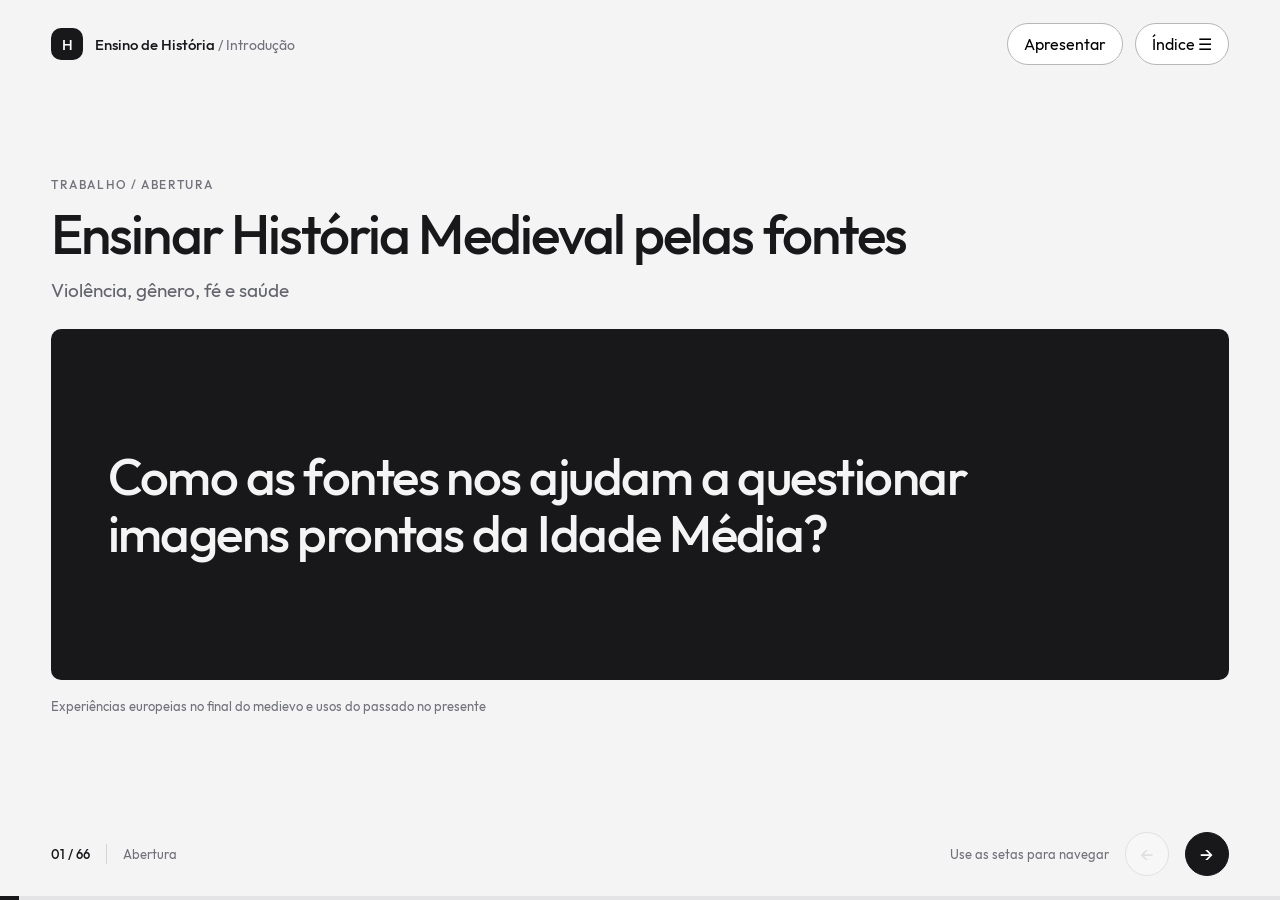
==== commit 2470e703: "Adapta trilha de violência ao roteiro autoral de Valnez em cinco blocos" ====
--- a/index.html
+++ b/index.html
@@ -1 +1 @@
-<!doctype html><html lang="pt-BR" data-ms-theme="flat"><head><meta charset="utf-8"><meta name="viewport" content="width=device-width,initial-scale=1"><title>Ensino de História · Violência, gênero, fé e saúde</title><link rel="stylesheet" href="assets/tokens.css"><link rel="stylesheet" href="style.css?v=6df26ebab8fa"></head><body><main class="app"><header class="topbar"><div class="brand"><span class="mark">H</span><span>Ensino de História <small>/ Trilha saúde</small></span></div><div class="topbar-actions"><button id="presentButton" aria-label="Alternar apresentação em tela cheia" aria-pressed="false">Apresentar</button><button id="indexButton">Índice ☰</button></div></header><section id="stage" class="stage" aria-live="polite"></section><footer class="controls"><div><strong id="counter"></strong><span class="sep"></span><span id="label"></span></div><div class="nav"><span id="hint">Use as setas para navegar</span><button id="prev" aria-label="Slide anterior">←</button><button id="next" aria-label="Próximo slide">→</button></div></footer><div class="progress"><span id="progress"></span></div></main><dialog id="zoom"><header><div><small>IMAGEM EM DESTAQUE</small><h2 id="zoomTitle"></h2></div><button id="closeZoom" aria-label="Fechar imagem ampliada">×</button></header><div class="zoom-image"><img id="zoomImg" alt=""></div><footer><span id="zoomCaption"></span><span>ESC ou ↓ para voltar</span></footer></dialog><dialog id="index"><header><div><small>NAVEGAÇÃO</small><h2>Índice da apresentação</h2></div><button id="closeIndex" aria-label="Fechar índice">×</button></header><div id="indexList"></div></dialog><script src="sections.js?v=252630e89059"></script><script src="app.js?v=911389b9f6d7"></script></body></html>
+<!doctype html><html lang="pt-BR" data-ms-theme="flat"><head><meta charset="utf-8"><meta name="viewport" content="width=device-width,initial-scale=1"><title>Ensino de História · Violência, gênero, fé e saúde</title><link rel="stylesheet" href="assets/tokens.css"><link rel="stylesheet" href="style.css?v=dc85305b0176"></head><body><main class="app"><header class="topbar"><div class="brand"><span class="mark">H</span><span>Ensino de História <small>/ Trilha saúde</small></span></div><div class="topbar-actions"><button id="presentButton" aria-label="Alternar apresentação em tela cheia" aria-pressed="false">Apresentar</button><button id="indexButton">Índice ☰</button></div></header><section id="stage" class="stage" aria-live="polite"></section><footer class="controls"><div><strong id="counter"></strong><span class="sep"></span><span id="label"></span></div><div class="nav"><span id="hint">Use as setas para navegar</span><button id="prev" aria-label="Slide anterior">←</button><button id="next" aria-label="Próximo slide">→</button></div></footer><div class="progress"><span id="progress"></span></div></main><dialog id="zoom"><header><div><small>IMAGEM EM DESTAQUE</small><h2 id="zoomTitle"></h2></div><button id="closeZoom" aria-label="Fechar imagem ampliada">×</button></header><div class="zoom-image"><img id="zoomImg" alt=""></div><footer><span id="zoomCaption"></span><span>ESC ou ↓ para voltar</span></footer></dialog><dialog id="index"><header><div><small>NAVEGAÇÃO</small><h2>Índice da apresentação</h2></div><button id="closeIndex" aria-label="Fechar índice">×</button></header><div id="indexList"></div></dialog><script src="sections.js?v=b671001eee23"></script><script src="app.js?v=b58e44b46117"></script></body></html>
--- a/style.css
+++ b/style.css
@@ -71,3 +71,5 @@
 @media(prefers-reduced-motion:reduce){.step-card,.source-mark{transition-duration:.01s}}
 
 .topbar-actions{display:flex;gap:var(--space-3);align-items:center}.source a{color:inherit;text-underline-offset:3px}.source a:hover{color:var(--color-text)}
+
+.sequence-rail{display:flex;flex-wrap:wrap;gap:var(--space-2);margin-bottom:var(--space-5)}.single-step .card{min-height:220px;display:flex;flex-direction:column;justify-content:center}.single-step .card p{font-size:clamp(21px,2.2vw,32px);max-width:1100px}.single-step .card h3{font-size:clamp(24px,2.5vw,36px)}
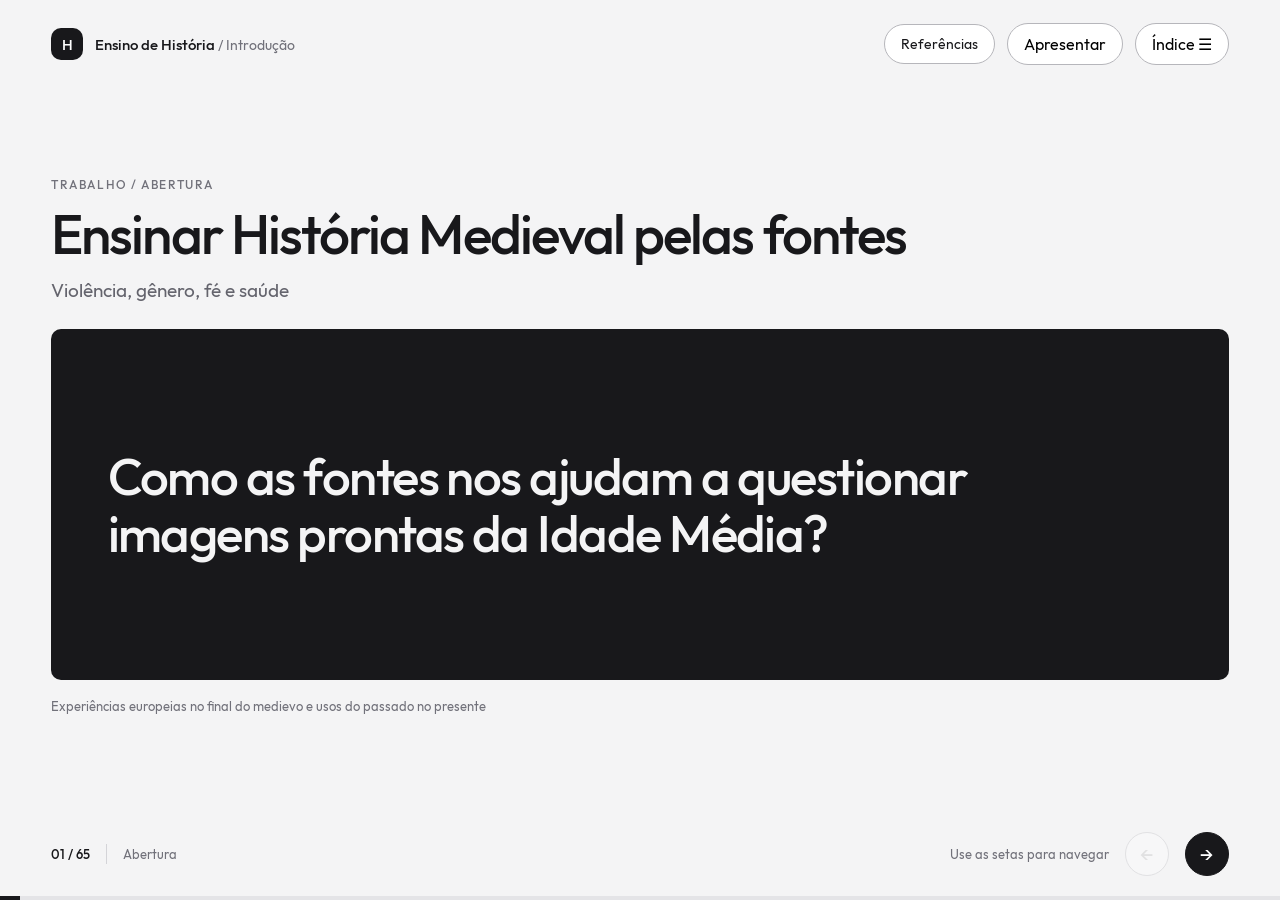
==== commit b9bc4e2e: "Add image zoom, standardize references and remove redundant slide" ====
--- a/index.html
+++ b/index.html
@@ -1 +1 @@
-<!doctype html><html lang="pt-BR" data-ms-theme="flat"><head><meta charset="utf-8"><meta name="viewport" content="width=device-width,initial-scale=1"><title>Ensino de História · Violência, gênero, fé e saúde</title><link rel="stylesheet" href="assets/tokens.css"><link rel="stylesheet" href="style.css?v=dc85305b0176"></head><body><main class="app"><header class="topbar"><div class="brand"><span class="mark">H</span><span>Ensino de História <small>/ Trilha saúde</small></span></div><div class="topbar-actions"><button id="presentButton" aria-label="Alternar apresentação em tela cheia" aria-pressed="false">Apresentar</button><button id="indexButton">Índice ☰</button></div></header><section id="stage" class="stage" aria-live="polite"></section><footer class="controls"><div><strong id="counter"></strong><span class="sep"></span><span id="label"></span></div><div class="nav"><span id="hint">Use as setas para navegar</span><button id="prev" aria-label="Slide anterior">←</button><button id="next" aria-label="Próximo slide">→</button></div></footer><div class="progress"><span id="progress"></span></div></main><dialog id="zoom"><header><div><small>IMAGEM EM DESTAQUE</small><h2 id="zoomTitle"></h2></div><button id="closeZoom" aria-label="Fechar imagem ampliada">×</button></header><div class="zoom-image"><img id="zoomImg" alt=""></div><footer><span id="zoomCaption"></span><span>ESC ou ↓ para voltar</span></footer></dialog><dialog id="index"><header><div><small>NAVEGAÇÃO</small><h2>Índice da apresentação</h2></div><button id="closeIndex" aria-label="Fechar índice">×</button></header><div id="indexList"></div></dialog><script src="sections.js?v=b671001eee23"></script><script src="app.js?v=b58e44b46117"></script></body></html>
+<!doctype html><html lang="pt-BR" data-ms-theme="flat"><head><meta charset="utf-8"><meta name="viewport" content="width=device-width,initial-scale=1"><title>Ensino de História · Violência, gênero, fé e saúde</title><link rel="stylesheet" href="assets/tokens.css"><link rel="stylesheet" href="style.css?v=37f288ec5715"></head><body><main class="app"><header class="topbar"><div class="brand"><span class="mark">H</span><span>Ensino de História <small>/ Trilha saúde</small></span></div><div class="topbar-actions"><a class="topbar-link" href="referencias.html" target="_blank" rel="noopener noreferrer">Referências</a><button id="presentButton" aria-label="Alternar apresentação em tela cheia" aria-pressed="false">Apresentar</button><button id="indexButton">Índice ☰</button></div></header><section id="stage" class="stage" aria-live="polite"></section><footer class="controls"><div><strong id="counter"></strong><span class="sep"></span><span id="label"></span></div><div class="nav"><span id="hint">Use as setas para navegar</span><button id="prev" aria-label="Slide anterior">←</button><button id="next" aria-label="Próximo slide">→</button></div></footer><div class="progress"><span id="progress"></span></div></main><dialog id="zoom"><header><div><small>IMAGEM EM DESTAQUE</small><h2 id="zoomTitle"></h2></div><div class="zoom-actions" role="group" aria-label="Controles de zoom"><button id="zoomOut" aria-label="Diminuir zoom">−</button><output id="zoomPercent" aria-label="Ampliação da imagem">100%</output><button id="zoomIn" aria-label="Aumentar zoom">+</button><button id="zoomReset" aria-label="Ajustar imagem à tela">Ajustar</button><button id="closeZoom" aria-label="Fechar imagem ampliada">×</button></div></header><div class="zoom-image" id="zoomViewport" tabindex="0" role="region" aria-label="Imagem: use pinça, arraste, roda do mouse ou os controles de zoom"><img id="zoomImg" alt="" draggable="false"></div><footer><span id="zoomCaption"></span><span class="zoom-help">Pinça ou roda para ampliar · Arraste para explorar · ESC para voltar</span></footer></dialog><dialog id="index"><header><div><small>NAVEGAÇÃO</small><h2>Índice da apresentação</h2></div><button id="closeIndex" aria-label="Fechar índice">×</button></header><div id="indexList"></div></dialog><script src="sections.js?v=8c2e54db3473"></script><script src="references.js?v=ab9168cf860e"></script><script src="app.js?v=1b6eab227b6f"></script><script src="zoom-math.js?v=e63884baa1f2"></script><script src="viewer.js?v=932176253f70"></script></body></html>
--- a/style.css
+++ b/style.css
@@ -73,3 +73,13 @@
 .topbar-actions{display:flex;gap:var(--space-3);align-items:center}.source a{color:inherit;text-underline-offset:3px}.source a:hover{color:var(--color-text)}
 
 .sequence-rail{display:flex;flex-wrap:wrap;gap:var(--space-2);margin-bottom:var(--space-5)}.single-step .card{min-height:220px;display:flex;flex-direction:column;justify-content:center}.single-step .card p{font-size:clamp(21px,2.2vw,32px);max-width:1100px}.single-step .card h3{font-size:clamp(24px,2.5vw,36px)}
+
+/* Exploração das imagens, preservando o zoom do restante da página. */
+#zoomViewport{overflow:hidden;touch-action:none;overscroll-behavior:contain;user-select:none;outline-offset:-4px;cursor:zoom-in}
+#zoomViewport.can-pan{cursor:grab}#zoomViewport.dragging.can-pan{cursor:grabbing}
+#zoomImg{flex:none;transform-origin:center;will-change:transform;user-select:none;touch-action:none;transition:none}
+.zoom-actions{display:flex;align-items:center;gap:var(--space-2);flex:none}.zoom-actions output{min-width:54px;text-align:center;font-variant-numeric:tabular-nums;font-size:14px}.zoom-actions #zoomReset{width:auto;font-size:14px;padding:0 14px}.zoom-actions button:disabled{opacity:.35;cursor:default}.zoom-help{max-width:340px;text-align:right;line-height:1.4}
+@media(max-width:760px){#zoom header{gap:12px;flex-wrap:wrap;padding:12px 16px}#zoom header>div:first-child{flex:1 1 100%}#zoom header h2{font-size:18px}.zoom-actions{width:100%;justify-content:flex-end}#zoomViewport{padding:4px 12px}#zoom footer{flex-direction:column;gap:8px;align-items:flex-start;font-size:12px}#zoom .zoom-help{max-width:none;text-align:left}.zoom-actions button{width:40px;height:40px}}
+
+/* Referências completas e consulta das fontes. */
+.topbar-link{font-size:14px;color:inherit;text-decoration:none;border:1px solid #b6b6bb;background:#fff;border-radius:50px;padding:10px 16px}.topbar-link:focus-visible{outline:3px solid #18181b;outline-offset:3px}.reference-list{overflow:auto;max-height:48vh;min-height:0;padding:0 20px 0 0;scrollbar-gutter:stable}.reference-list p{font-size:clamp(16px,1.4vw,20px);line-height:1.45;margin:0 0 18px;padding:0 0 18px;border-bottom:1px solid #d4d4d8}.reference-list a,.reference-more a,.caption a,.context-source{color:inherit;text-underline-offset:3px}.reference-more{font-size:14px;margin:16px 0 0}.context-source{display:inline-block;margin-top:16px;font-size:16px}.bibliography{overflow:auto}.bibliography main{max-width:1020px;margin:0 auto;padding:48px 24px 80px}.bibliography h1{font-size:clamp(32px,5vw,52px);line-height:1.1;letter-spacing:-.03em}.bibliography h2{margin:56px 0 24px}.bibliography article{padding:24px;background:#fff;border-radius:10px;margin:16px 0;scroll-margin-top:24px}.bibliography p{font-size:18px;line-height:1.6;margin:0 0 12px}.bibliography a{color:inherit;overflow-wrap:anywhere;text-underline-offset:3px}.bibliography .ref-note,.bibliography .backlinks{font-size:15px;color:#52525b}.bibliography nav{display:flex;flex-wrap:wrap;gap:16px}.bibliography header>p{color:#52525b}.bibliography article:target{outline:2px solid #18181b}@media(max-width:600px){.topbar-link{padding:8px 10px;font-size:13px}.topbar-actions{gap:6px}.brand small{display:none}.reference-list{max-height:55vh}.bibliography main{padding:24px 16px}.bibliography article{padding:20px}.bibliography p{font-size:16px}}
